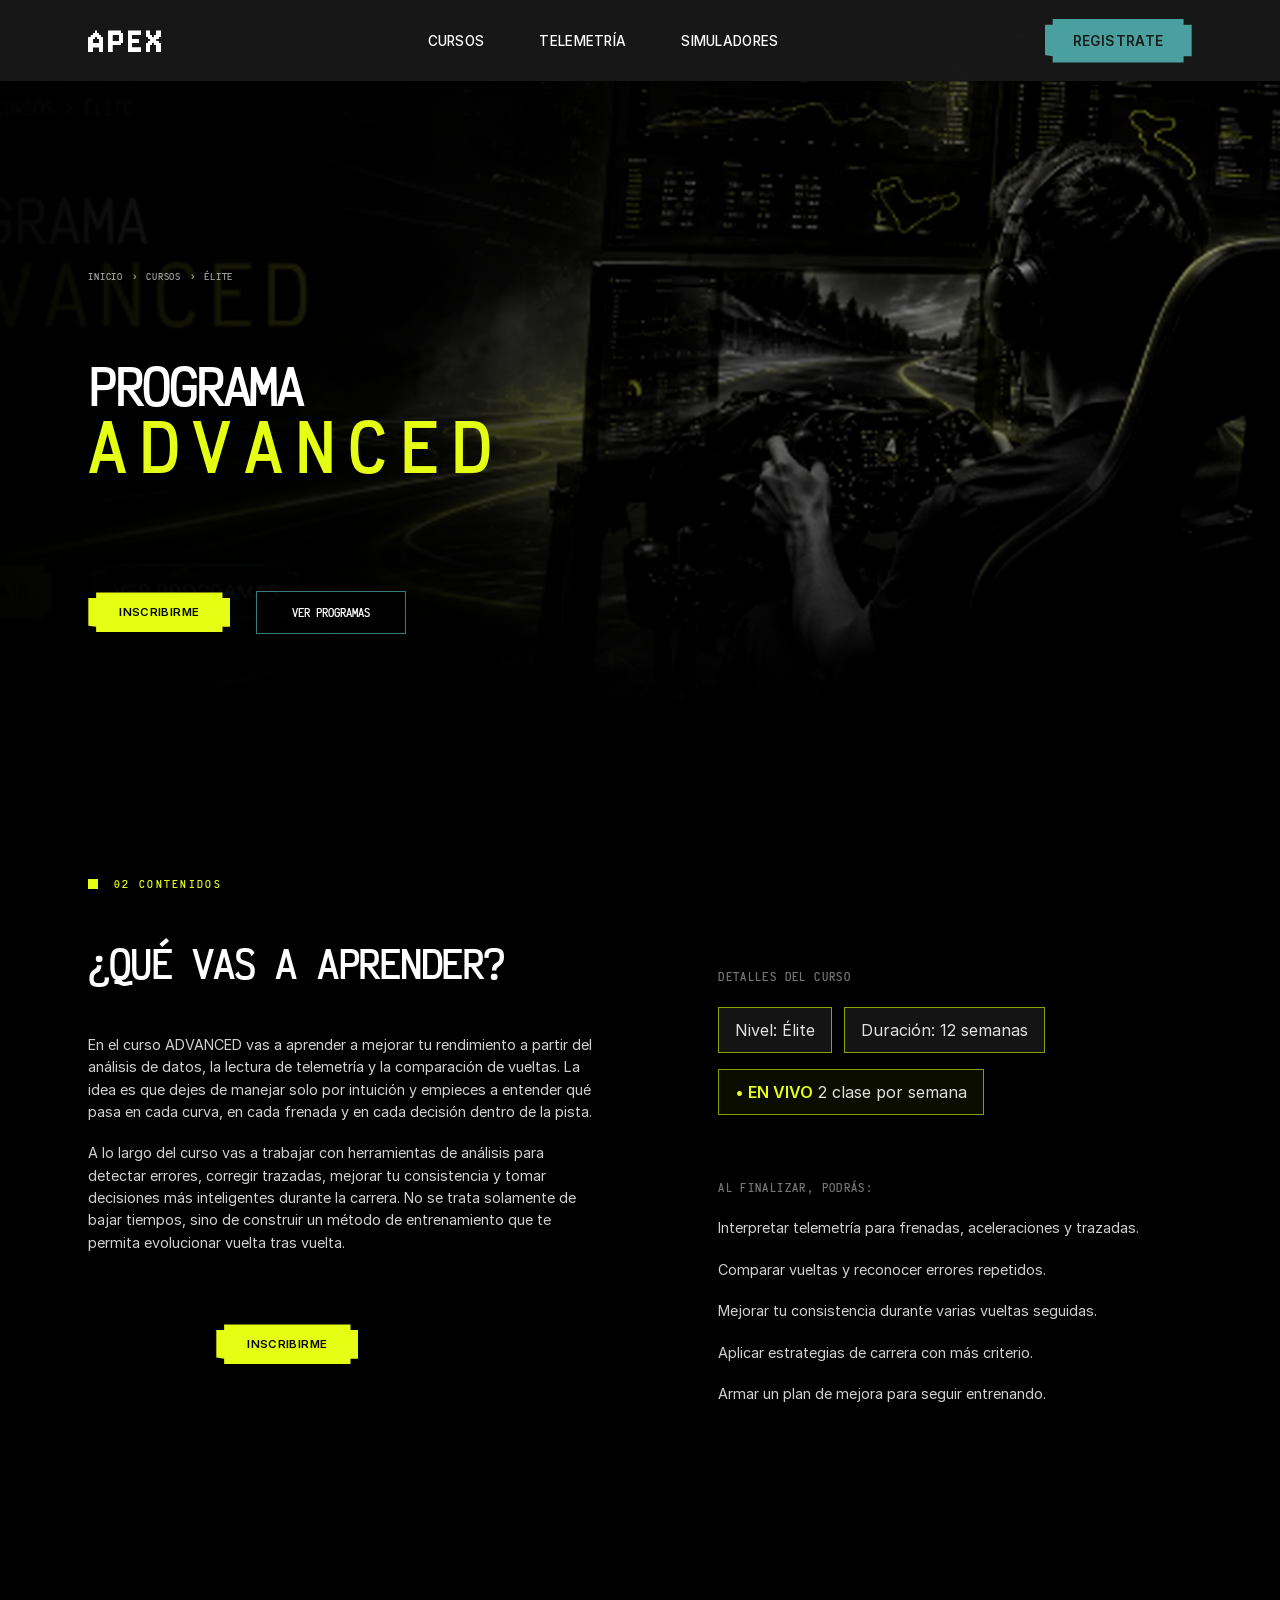
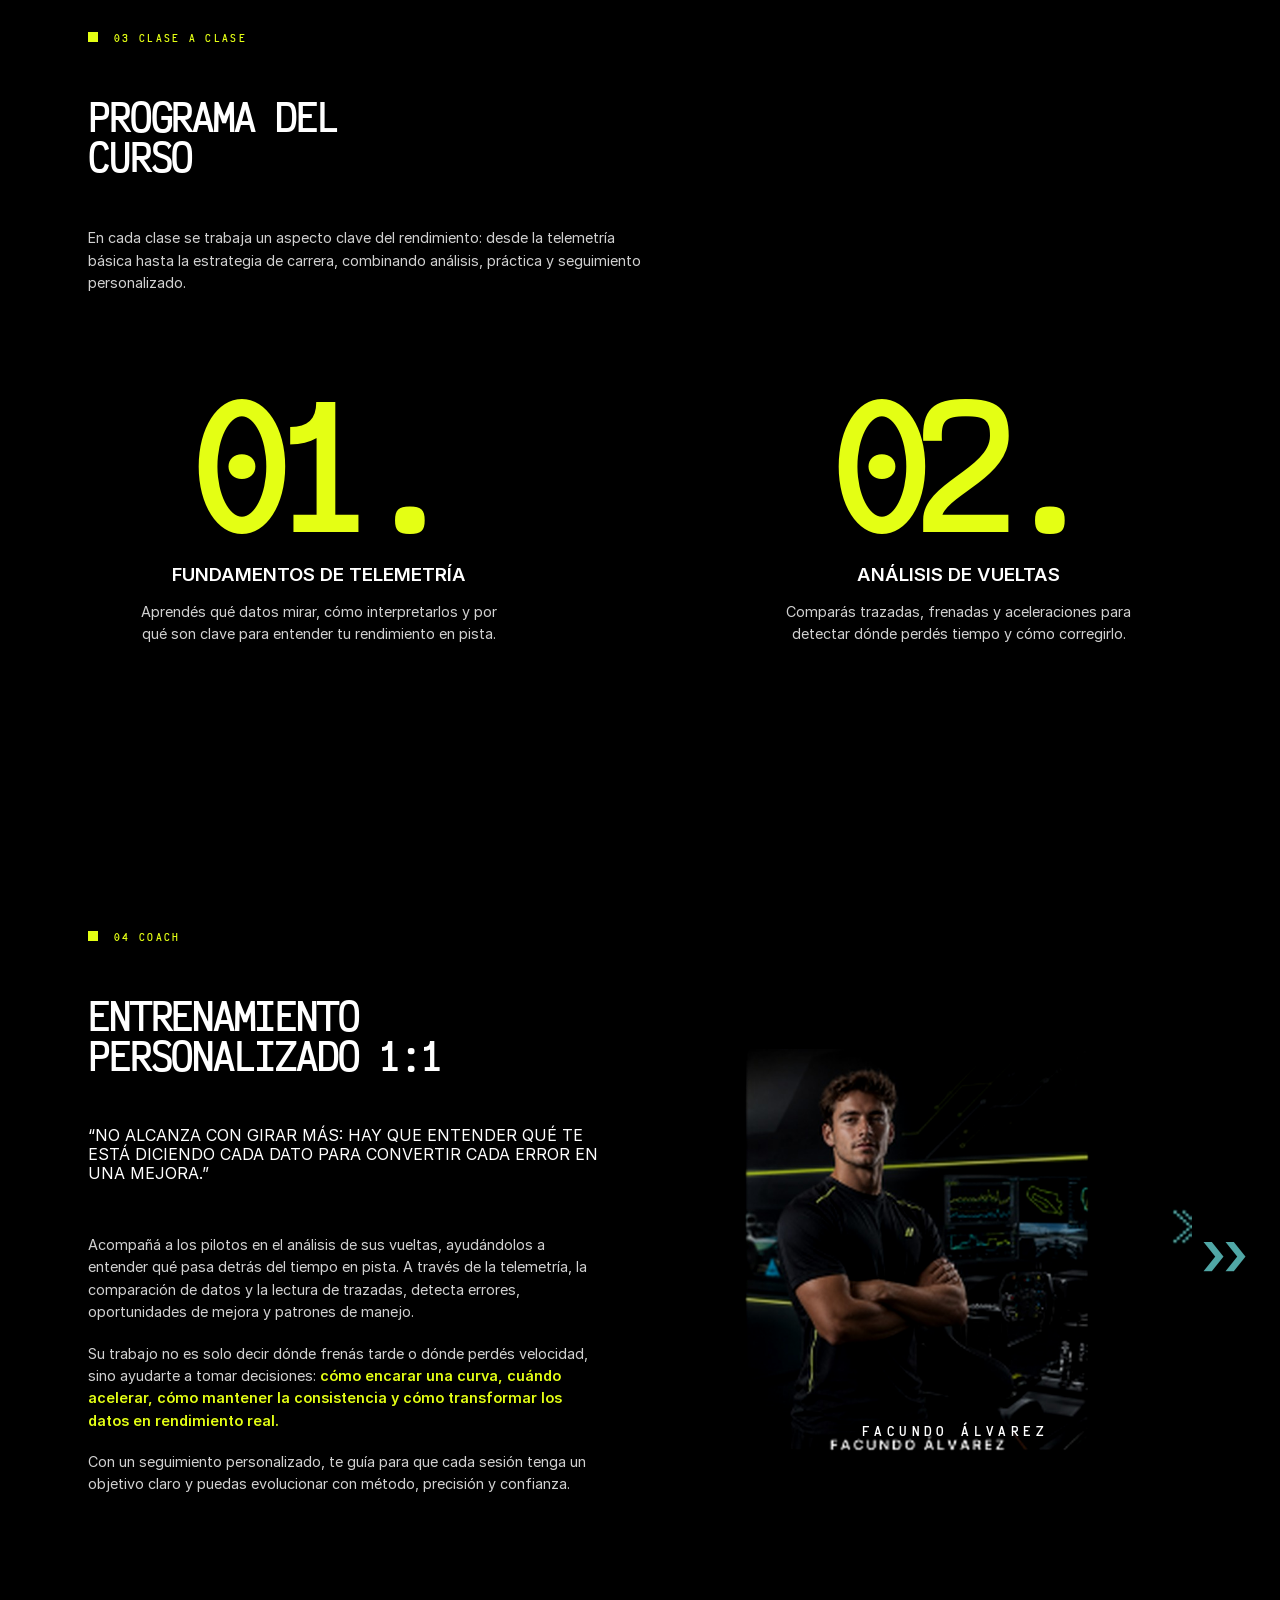
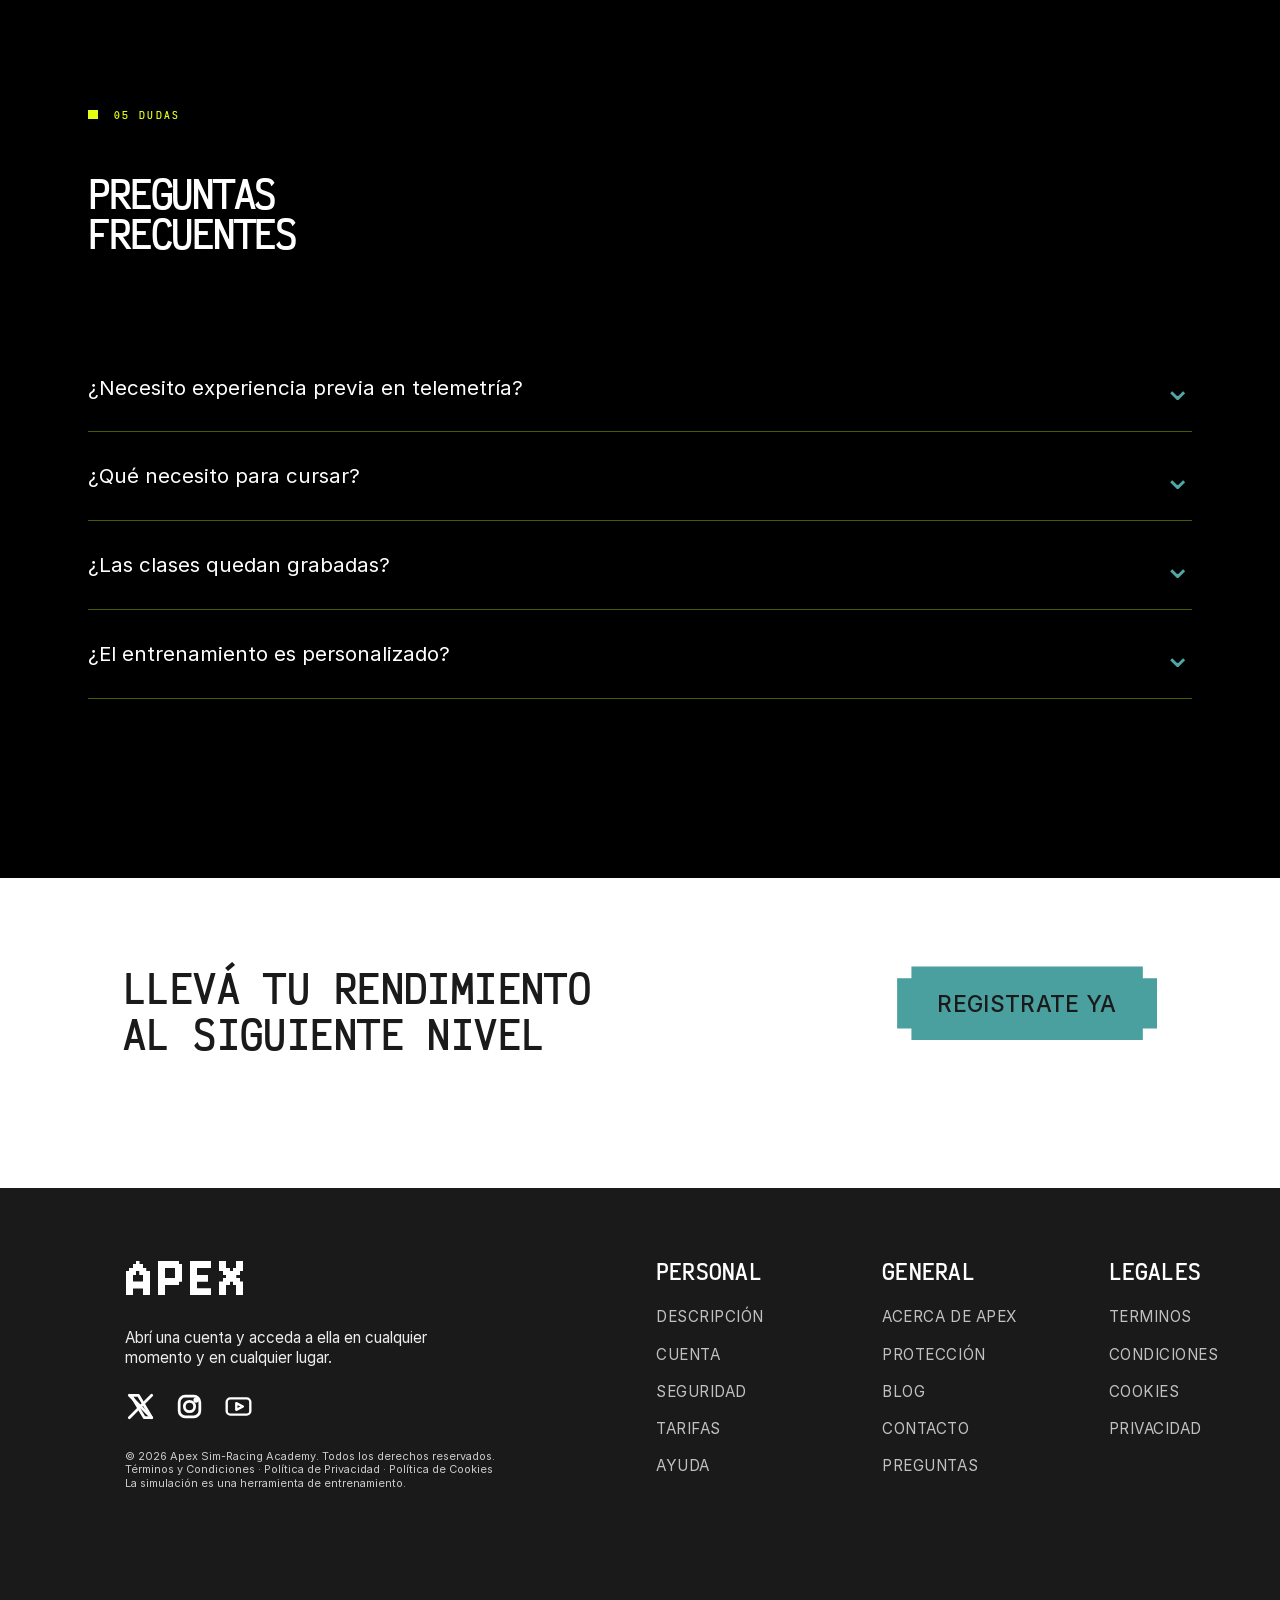
==== advanced.html @ 498e25c4 "advanced" ====
<!DOCTYPE html>
<html lang="es">
<head>
<meta charset="UTF-8">
<meta name="viewport" content="width=device-width, initial-scale=1.0">
<title>APEX | Programa Advanced</title>
<link rel="stylesheet" href="style.css">
</head>
<body class="page-detail page-detail--advanced">

  <!-- ============ NAVBAR ============ -->
  <header class="navbar" id="navbar">
    <div class="navbar__inner">

      <a href="index.html" class="navbar__logo" aria-label="APEX">
        <img src="[data-uri]" alt="APEX" class="navbar__logo-img">
      </a>

      <nav class="navbar__nav" aria-label="Navegación principal">
        <a href="index.html#cursos" class="navbar__link">CURSOS</a>
        <a href="index.html#telemetria" class="navbar__link">TELEMETRÍA</a>
        <a href="index.html#simuladores" class="navbar__link">SIMULADORES</a>
      </nav>

      <a href="#registro" class="btn btn--nav">
        <span class="btn__bg" aria-hidden="true"></span>
        <span class="btn__text">REGISTRATE</span>
      </a>

    </div>
  </header>



  <!-- ============ DETALLE ADVANCED — HERO ============ -->
  <main>
    <section class="detail-hero" id="advanced-hero">
      <div class="detail-hero__bg" aria-hidden="true"></div>
      <div class="detail-hero__shade" aria-hidden="true"></div>

      <div class="detail-hero__content">
        <nav class="detail-breadcrumb" aria-label="Breadcrumb">
          <a href="index.html">INICIO</a>
          <span>›</span>
          <a href="index.html#cursos">CURSOS</a>
          <span>›</span>
          <span>ÉLITE</span>
        </nav>

        <h1 class="detail-hero__title">
          <span>PROGRAMA</span>
          <strong>ADVANCED</strong>
        </h1>

        <div class="detail-hero__actions">
          <a href="#registro" class="btn btn--detail-primary"><span class="btn__bg" aria-hidden="true"></span><span class="btn__text">INSCRIBIRME</span></a>
          <a href="index.html#cursos" class="detail-btn-secondary">VER PROGRAMAS</a>
        </div>
      </div>
    </section>

    <!-- ============ 02 CONTENIDOS ============ -->
    <section class="detail-section detail-learn" id="contenidos">
      <div class="detail-section__kicker"><span></span>02 CONTENIDOS</div>
      <div class="detail-learn__grid">
        <div class="detail-learn__left">
          <h2>¿QUÉ VAS A APRENDER?</h2>
          <p>En el curso ADVANCED vas a aprender a mejorar tu rendimiento a partir del análisis de datos, la lectura de telemetría y la comparación de vueltas. La idea es que dejes de manejar solo por intuición y empieces a entender qué pasa en cada curva, en cada frenada y en cada decisión dentro de la pista.</p>
          <p>A lo largo del curso vas a trabajar con herramientas de análisis para detectar errores, corregir trazadas, mejorar tu consistencia y tomar decisiones más inteligentes durante la carrera. No se trata solamente de bajar tiempos, sino de construir un método de entrenamiento que te permita evolucionar vuelta tras vuelta.</p>
          <a href="#registro" class="btn btn--detail-primary detail-learn__button"><span class="btn__bg" aria-hidden="true"></span><span class="btn__text">INSCRIBIRME</span></a>
        </div>

        <aside class="detail-learn__right">
          <span class="detail-mini-title">DETALLES DEL CURSO</span>
          <div class="detail-tags">
            <span>Nivel: Élite</span>
            <span>Duración: 12 semanas</span>
          </div>
          <div class="detail-live"><strong>• EN VIVO</strong> 2 clase por semana</div>
          <span class="detail-mini-title detail-mini-title--mt">AL FINALIZAR, PODRÁS:</span>
          <ul class="detail-result-list">
            <li>Interpretar telemetría para frenadas, aceleraciones y trazadas.</li>
            <li>Comparar vueltas y reconocer errores repetidos.</li>
            <li>Mejorar tu consistencia durante varias vueltas seguidas.</li>
            <li>Aplicar estrategias de carrera con más criterio.</li>
            <li>Armar un plan de mejora para seguir entrenando.</li>
          </ul>
        </aside>
      </div>
    </section>

    <!-- ============ 03 CLASE A CLASE ============ -->
    <section class="detail-section detail-program" id="programa">
      <div class="detail-section__kicker"><span></span>03 CLASE A CLASE</div>
      <div class="detail-program__head">
        <div>
          <h2>PROGRAMA DEL<br>CURSO</h2>
          <p>En cada clase se trabaja un aspecto clave del rendimiento: desde la telemetría básica hasta la estrategia de carrera, combinando análisis, práctica y seguimiento personalizado.</p>
        </div>
      </div>

      <div class="detail-program__rail" aria-label="Programa del curso">
        <article class="detail-module">
          <span>01.</span>
          <h3>FUNDAMENTOS DE TELEMETRÍA</h3>
          <p>Aprendés qué datos mirar, cómo interpretarlos y por qué son clave para entender tu rendimiento en pista.</p>
        </article>
        <article class="detail-module">
          <span>02.</span>
          <h3>ANÁLISIS DE VUELTAS</h3>
          <p>Comparás trazadas, frenadas y aceleraciones para detectar dónde perdés tiempo y cómo corregirlo.</p>
        </article>
        <article class="detail-module">
          <span>03.</span>
          <h3>CONSISTENCIA Y RITMO</h3>
          <p>Trabajás sobre tandas largas para sostener tiempos, cuidar neumáticos y mantener concentración.</p>
        </article>
        <article class="detail-module">
          <span>04.</span>
          <h3>ESTRATEGIA DE CARRERA</h3>
          <p>Aprendés a tomar decisiones en clasificación, largada, pits y gestión de incidentes.</p>
        </article>
      </div>
    </section>

    <!-- ============ 04 COACH ============ -->
    <section class="detail-section detail-coach" id="coach">
      <div class="detail-section__kicker"><span></span>04 COACH</div>
      <div class="detail-coach__grid">
        <div class="detail-coach__text">
          <h2>ENTRENAMIENTO<br>PERSONALIZADO 1:1</h2>
          <blockquote>“NO ALCANZA CON GIRAR MÁS: HAY QUE ENTENDER QUÉ TE ESTÁ DICIENDO CADA DATO PARA CONVERTIR CADA ERROR EN UNA MEJORA.”</blockquote>
          <p>Acompañá a los pilotos en el análisis de sus vueltas, ayudándolos a entender qué pasa detrás del tiempo en pista. A través de la telemetría, la comparación de datos y la lectura de trazadas, detecta errores, oportunidades de mejora y patrones de manejo.</p>
          <p>Su trabajo no es solo decir dónde frenás tarde o dónde perdés velocidad, sino ayudarte a tomar decisiones: <strong>cómo encarar una curva, cuándo acelerar, cómo mantener la consistencia y cómo transformar los datos en rendimiento real.</strong></p>
          <p>Con un seguimiento personalizado, te guía para que cada sesión tenga un objetivo claro y puedas evolucionar con método, precisión y confianza.</p>
        </div>
        <figure class="detail-coach__figure">
          <img src="assets/advanced-coach.jpg" alt="Coach del programa Advanced">
          <figcaption>FACUNDO ÁLVAREZ</figcaption>
        </figure>
      </div>
    </section>

    <!-- ============ 05 DUDAS ============ -->
    <section class="detail-section detail-faq" id="faq">
      <div class="detail-section__kicker"><span></span>05 DUDAS</div>
      <h2>PREGUNTAS<br>FRECUENTES</h2>

      <div class="detail-faq__list">
        <details>
          <summary>¿Necesito experiencia previa en telemetría?</summary>
          <p>No hace falta saber analizar datos desde cero, pero sí es recomendable tener experiencia manejando en simulador y conocer conceptos básicos de pista.</p>
        </details>
        <details>
          <summary>¿Qué necesito para cursar?</summary>
          <p>Una computadora, simulador instalado, volante o cockpit y conexión estable para las clases en vivo.</p>
        </details>
        <details>
          <summary>¿Las clases quedan grabadas?</summary>
          <p>Sí. Las sesiones quedan disponibles para que puedas revisar correcciones, ejercicios y análisis de vuelta.</p>
        </details>
        <details>
          <summary>¿El entrenamiento es personalizado?</summary>
          <p>Sí. El programa incluye seguimiento 1:1 para revisar tu evolución y ajustar el plan de mejora.</p>
        </details>
      </div>
    </section>

  <!-- ============ SECCIÓN 09 — REGISTRO + FOOTER ============ -->
  <section class="footer-cta" id="registro" aria-label="Registro">
    <div class="footer-cta__inner">
      <h2 class="footer-cta__title">
        <span>LLEVÁ TU RENDIMIENTO</span>
        <span>AL SIGUIENTE NIVEL</span>
      </h2>

      <a href="#registro" class="btn btn--footer-cta">
        <span class="btn__bg" aria-hidden="true"></span>
        <span class="btn__text">REGISTRATE YA</span>
      </a>
    </div>
  </section>

  <footer class="site-footer" aria-label="Footer APEX">
    <div class="site-footer__inner">

      <div class="site-footer__brand">
        <a href="index.html#hero" class="site-footer__logo" aria-label="APEX inicio">
          <img src="[data-uri]" alt="APEX" class="site-footer__logo-img">
        </a>

        <p class="site-footer__claim">
          Abrí una cuenta y acceda a ella en cualquier<br>
          momento y en cualquier lugar.
        </p>

        <div class="site-footer__social" aria-label="Redes sociales">
          <a href="#" class="site-footer__social-link" aria-label="X">
            <svg viewBox="0 0 36 36" aria-hidden="true"><path d="M5 5L31 31M31 5L5 31"/><path d="M7 5h8.5L31 31h-8.5L7 5Z"/></svg>
          </a>
          <a href="#" class="site-footer__social-link" aria-label="Instagram">
            <svg viewBox="0 0 36 36" aria-hidden="true"><rect x="6" y="6" width="24" height="24" rx="7"/><circle cx="18" cy="18" r="6"/><circle cx="25.5" cy="10.5" r="1.4"/></svg>
          </a>
          <a href="#" class="site-footer__social-link" aria-label="YouTube">
            <svg viewBox="0 0 42 36" aria-hidden="true"><rect x="5" y="7" width="32" height="22" rx="5"/><path d="M18 13.5L27 18L18 22.5V13.5Z"/></svg>
          </a>
        </div>

        <p class="site-footer__legal-small">
          © 2026 Apex Sim-Racing Academy. Todos los derechos reservados.<br>
          Términos y Condiciones · Política de Privacidad · Política de Cookies<br>
          La simulación es una herramienta de entrenamiento.
        </p>
      </div>

      <nav class="site-footer__nav" aria-label="Links del footer">
        <div class="site-footer__col">
          <h3>PERSONAL</h3>
          <a href="index.html#sobre-apex">DESCRIPCIÓN</a>
          <a href="#registro">CUENTA</a>
          <a href="index.html#simuladores">SEGURIDAD</a>
          <a href="#registro">TARIFAS</a>
          <a href="#registro">AYUDA</a>
        </div>

        <div class="site-footer__col">
          <h3>GENERAL</h3>
          <a href="index.html#sobre-apex">ACERCA DE APEX</a>
          <a href="index.html#tecnologia">PROTECCIÓN</a>
          <a href="index.html#frase">BLOG</a>
          <a href="#registro">CONTACTO</a>
          <a href="index.html#circuitos">PREGUNTAS</a>
        </div>

        <div class="site-footer__col">
          <h3>LEGALES</h3>
          <a href="#">TERMINOS</a>
          <a href="#">CONDICIONES</a>
          <a href="#">COOKIES</a>
          <a href="#">PRIVACIDAD</a>
        </div>
      </nav>

    </div>
  </footer>



  </main>

  <!-- destello amarillo que sigue al cursor -->
  <div class="cursor-glow" id="cursorGlow" aria-hidden="true"></div>

  <script src="script.js"></script>
</body>
</html>
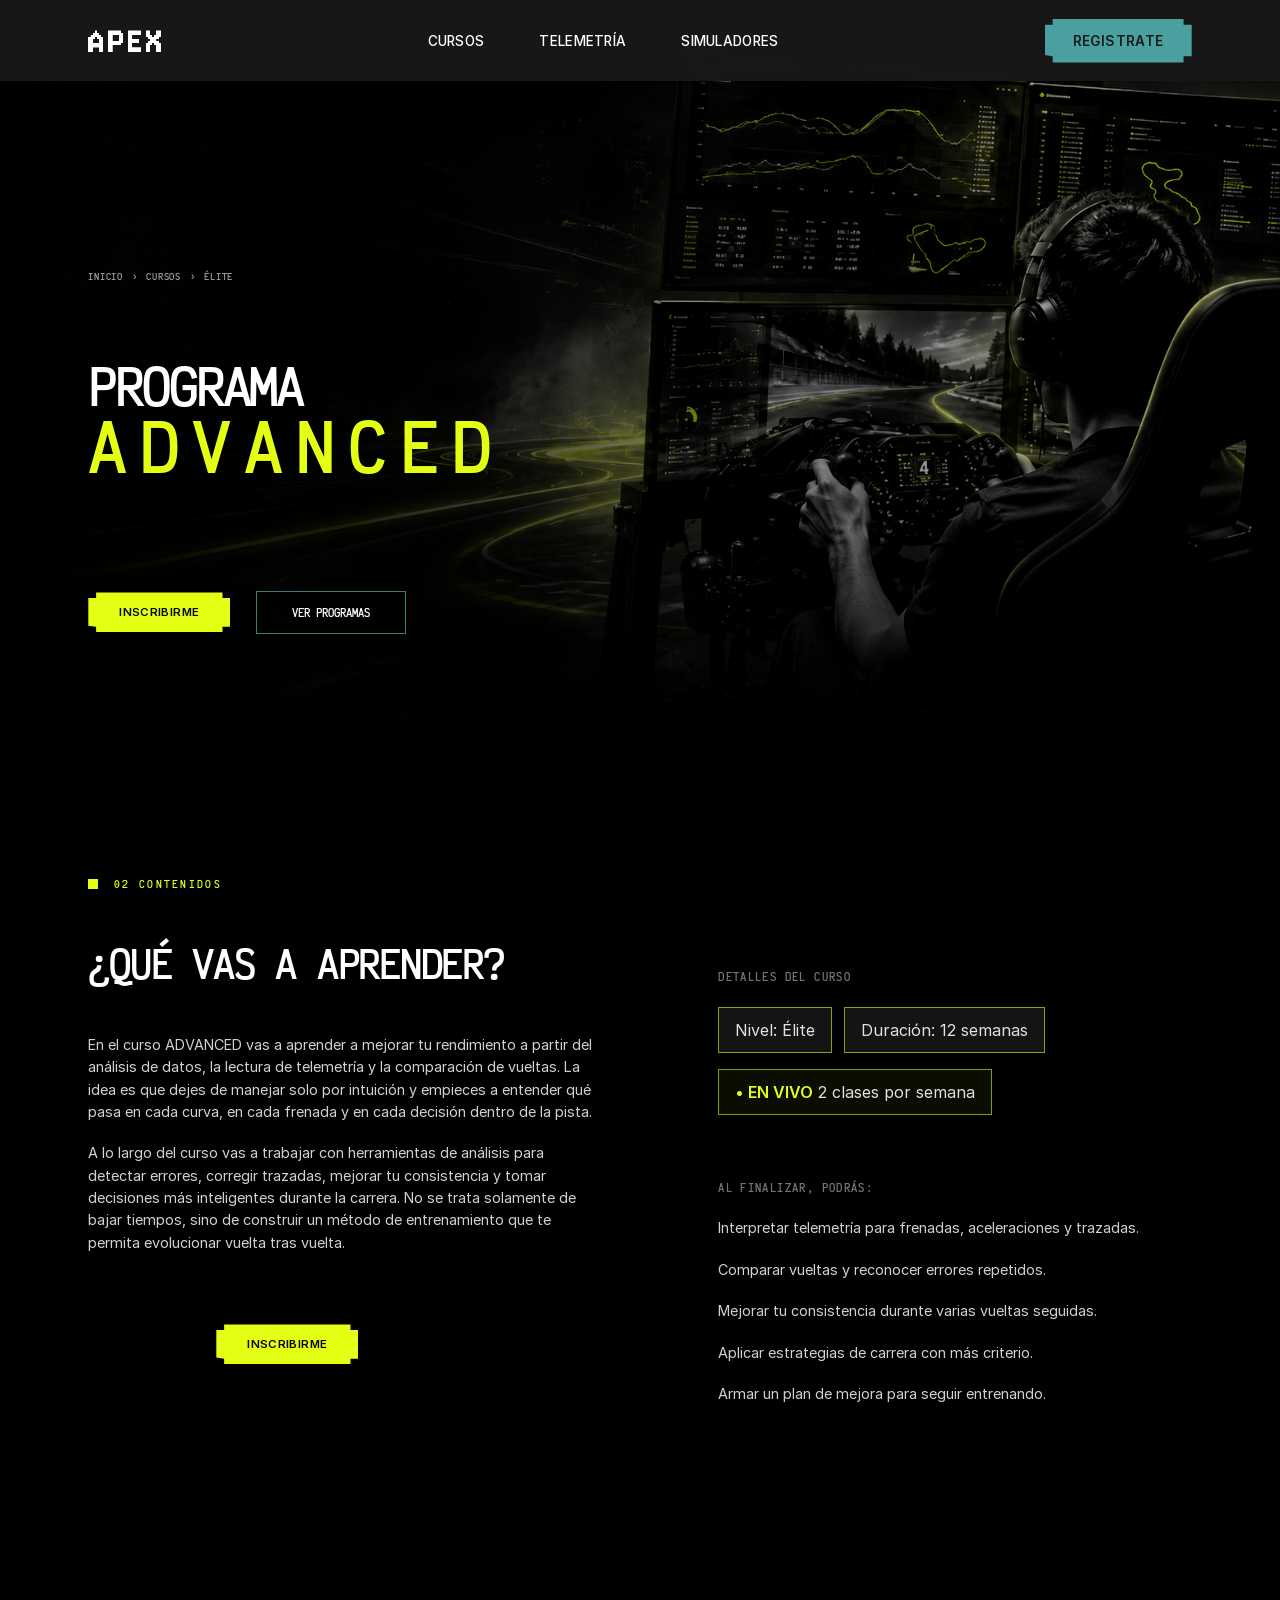
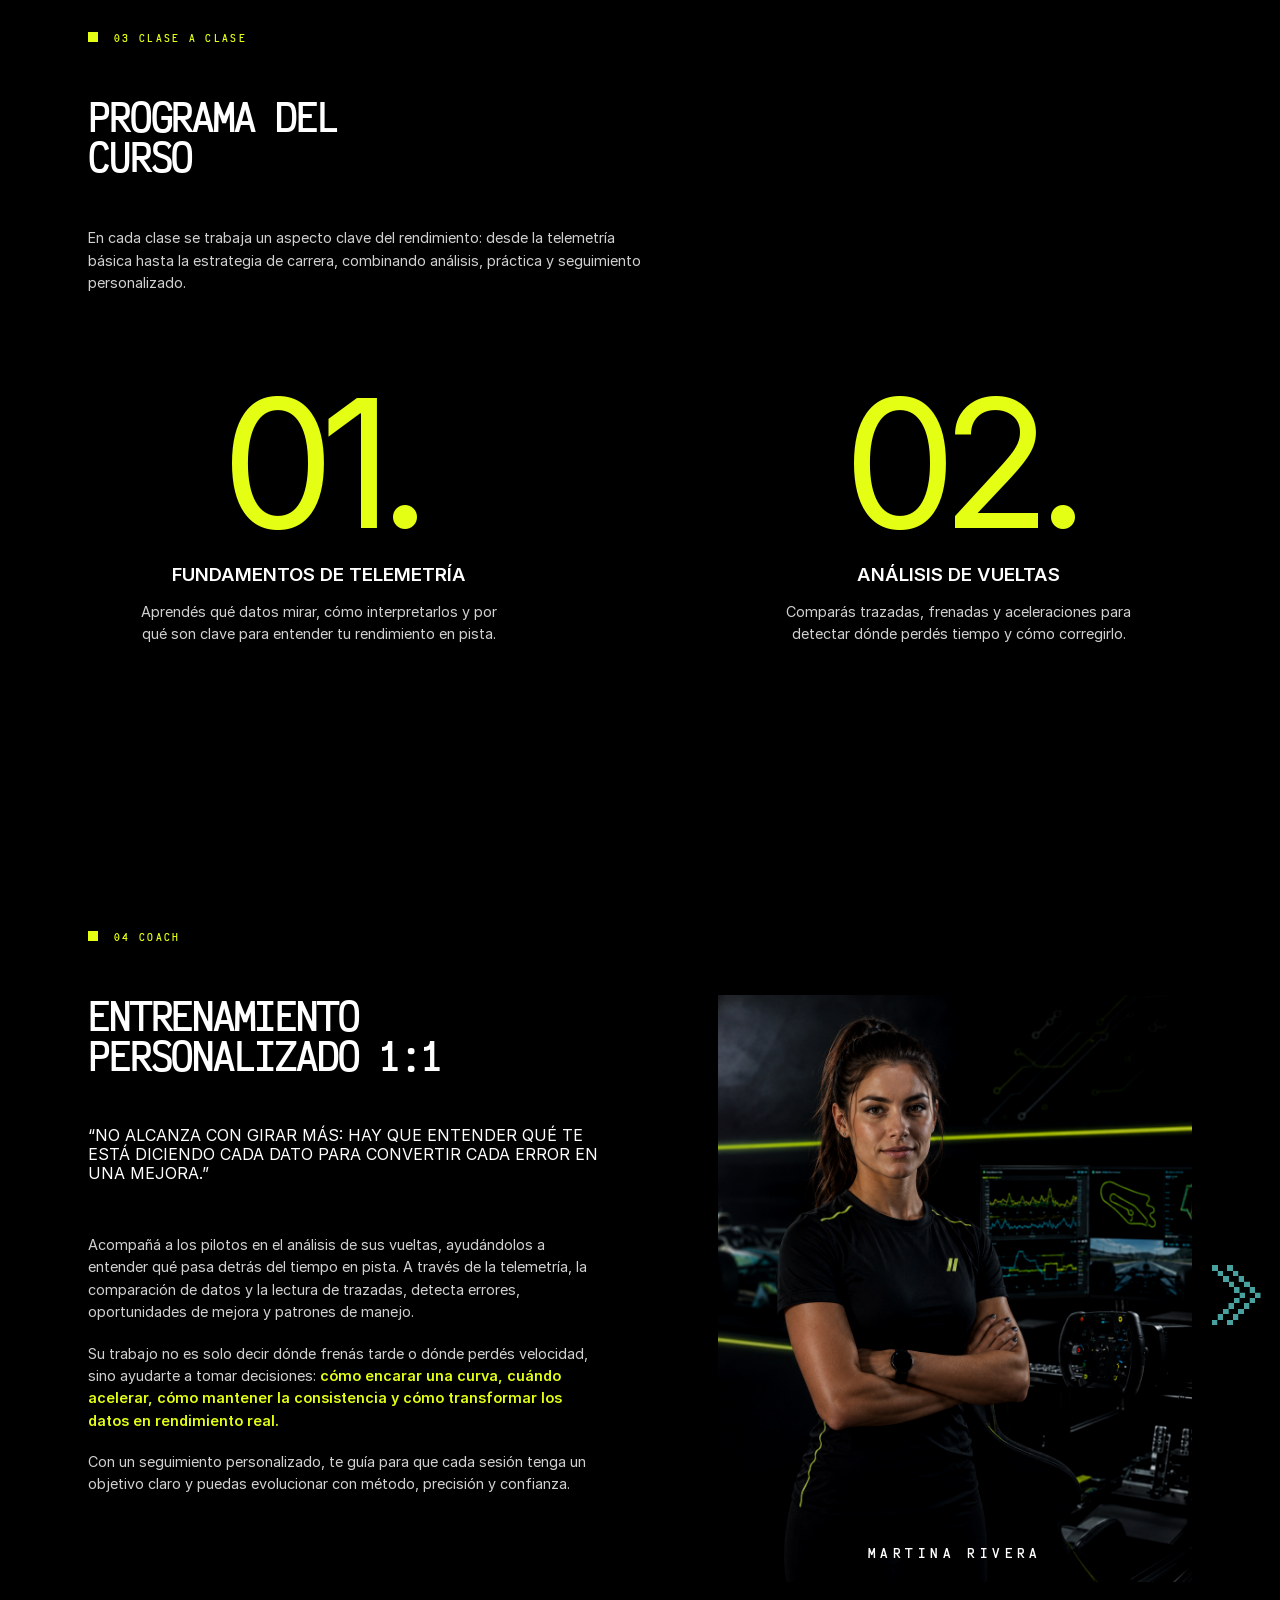
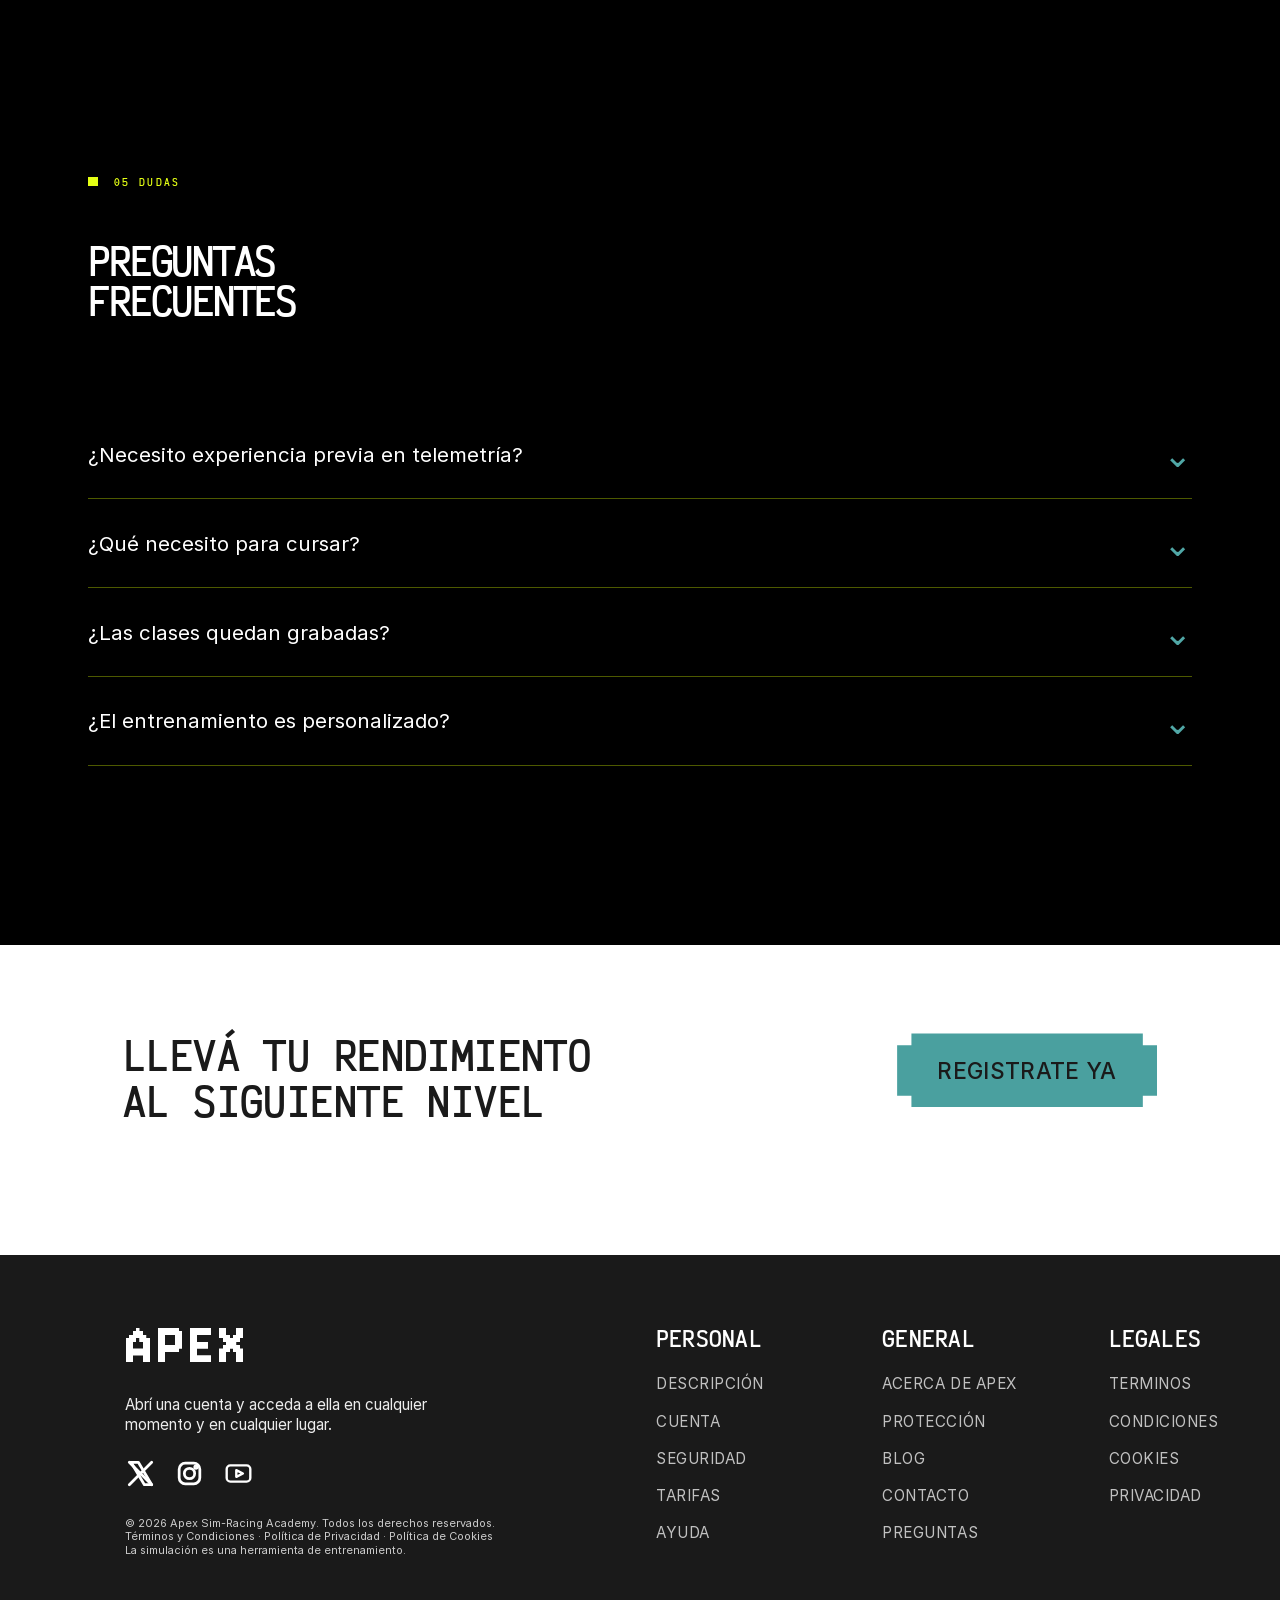
==== commit 15adb680: "Add files via upload" ====
--- a/advanced.html
+++ b/advanced.html
@@ -72,11 +72,11 @@
 
         <aside class="detail-learn__right">
           <span class="detail-mini-title">DETALLES DEL CURSO</span>
-          <div class="detail-tags">
+          <div class="detail-tags" aria-label="Detalles del curso">
             <span>Nivel: Élite</span>
             <span>Duración: 12 semanas</span>
           </div>
-          <div class="detail-live"><strong>• EN VIVO</strong> 2 clase por semana</div>
+          <div class="detail-live" aria-label="Modalidad del curso"><strong>• EN VIVO</strong> 2 clases por semana</div>
           <span class="detail-mini-title detail-mini-title--mt">AL FINALIZAR, PODRÁS:</span>
           <ul class="detail-result-list">
             <li>Interpretar telemetría para frenadas, aceleraciones y trazadas.</li>
@@ -134,9 +134,15 @@
           <p>Su trabajo no es solo decir dónde frenás tarde o dónde perdés velocidad, sino ayudarte a tomar decisiones: <strong>cómo encarar una curva, cuándo acelerar, cómo mantener la consistencia y cómo transformar los datos en rendimiento real.</strong></p>
           <p>Con un seguimiento personalizado, te guía para que cada sesión tenga un objetivo claro y puedas evolucionar con método, precisión y confianza.</p>
         </div>
-        <figure class="detail-coach__figure">
-          <img src="assets/advanced-coach.jpg" alt="Coach del programa Advanced">
-          <figcaption>FACUNDO ÁLVAREZ</figcaption>
+        <figure class="detail-coach__figure" data-coach-slider>
+          <div class="detail-coach__media">
+            <img src="assets/coach-mujer.png" alt="Coach del programa Advanced" class="detail-coach__photo is-active" data-coach-photo>
+            <img src="assets/coach-hombre.png" alt="Coach del programa Advanced" class="detail-coach__photo" data-coach-photo>
+          </div>
+          <button type="button" class="detail-coach__arrow" data-coach-next aria-label="Ver siguiente coach">
+            <img src="assets/arrow-turquoise.png" alt="" aria-hidden="true">
+          </button>
+          <figcaption data-coach-caption>MARTINA RIVERA</figcaption>
         </figure>
       </div>
     </section>
--- a/style.css
+++ b/style.css
@@ -3278,17 +3278,17 @@
 }
 
 .detail-hero__bg {
-  background-image: url('assets/advanced-hero.jpg');
+  background-image: url('assets/advanced-hero.png');
   background-size: cover;
   background-position: center right;
-  filter: grayscale(0.15) contrast(1.08) brightness(0.78);
-  opacity: 0.92;
+  filter: grayscale(0.05) contrast(1.08) brightness(0.82);
+  opacity: 0.98;
 }
 
 .detail-hero__shade {
   background:
-    linear-gradient(90deg, rgba(0,0,0,0.96) 0%, rgba(0,0,0,0.82) 27%, rgba(0,0,0,0.34) 55%, rgba(0,0,0,0.05) 100%),
-    linear-gradient(180deg, rgba(0,0,0,0.08) 0%, rgba(0,0,0,0.12) 55%, #000 100%);
+    linear-gradient(90deg, rgba(0,0,0,0.98) 0%, rgba(0,0,0,0.76) 30%, rgba(0,0,0,0.25) 58%, rgba(0,0,0,0.03) 100%),
+    linear-gradient(180deg, rgba(0,0,0,0.04) 0%, rgba(0,0,0,0.12) 60%, #000 100%);
 }
 
 .detail-hero__content {
@@ -3536,11 +3536,11 @@
 
 .detail-module span {
   display: block;
-  font-family: var(--font-display);
+  font-family: var(--font-body);
   font-size: clamp(7rem, 14vw, 16rem);
   line-height: 0.82;
   color: var(--color-yellow);
-  font-weight: 400;
+  font-weight: 300;
   letter-spacing: -0.08em;
   margin-bottom: 1.6rem;
 }
@@ -3595,7 +3595,7 @@
   letter-spacing: -0.2em;
 }
 
-.detail-coach__figure img {
+.detail-coach__figure > img {
   display: block;
   width: 100%;
   max-width: 620px;
@@ -3681,6 +3681,158 @@
   letter-spacing: 0.01em;
 }
 
+
+
+/* Loader de 2 segundos antes de entrar al curso Advanced */
+.course-loader {
+  position: fixed;
+  inset: 0;
+  z-index: 99999;
+  display: grid;
+  place-items: center;
+  background: #050505;
+  opacity: 0;
+  visibility: hidden;
+  pointer-events: none;
+  transition: opacity 0.25s ease, visibility 0.25s ease;
+}
+
+.course-loader.is-active {
+  opacity: 1;
+  visibility: visible;
+  pointer-events: auto;
+}
+
+.course-loader__content {
+  display: flex;
+  flex-direction: column;
+  align-items: center;
+  gap: 1.2rem;
+  width: min(420px, 78vw);
+}
+
+.course-loader__brand {
+  font-family: var(--font-display);
+  color: #fff;
+  font-size: clamp(2rem, 4vw, 4.5rem);
+  font-weight: 800;
+  letter-spacing: 0.04em;
+}
+
+.course-loader__text {
+  font-family: var(--font-display);
+  color: var(--color-yellow);
+  font-size: 0.78rem;
+  letter-spacing: 0.18em;
+  text-transform: uppercase;
+}
+
+.course-loader__bar {
+  width: 100%;
+  height: 3px;
+  background: rgba(255,255,255,0.14);
+  overflow: hidden;
+}
+
+.course-loader__bar span {
+  display: block;
+  width: 100%;
+  height: 100%;
+  background: var(--color-yellow);
+  transform-origin: left center;
+  transform: scaleX(0);
+}
+
+.course-loader.is-active .course-loader__bar span {
+  animation: courseLoading 2s linear forwards;
+}
+
+@keyframes courseLoading {
+  to { transform: scaleX(1); }
+}
+
+.sec06__card[data-advanced-card] {
+  cursor: pointer;
+}
+
+/* Chips informativos del detalle: hover visual, sin comportamiento clickeable */
+.detail-tags span,
+.detail-live {
+  cursor: default;
+  transition: background 0.22s ease, color 0.22s ease, border-color 0.22s ease, transform 0.22s ease;
+}
+
+.detail-tags span:hover,
+.detail-live:hover {
+  background: var(--color-yellow);
+  color: #050505;
+  border-color: var(--color-yellow);
+  transform: translateY(-2px);
+}
+
+.detail-live:hover strong {
+  color: #050505;
+}
+
+/* Slider visual de coaches */
+.detail-coach__figure::after {
+  content: none !important;
+}
+
+.detail-coach__media {
+  position: relative;
+  width: 100%;
+  max-width: 620px;
+  aspect-ratio: 1 / 1.24;
+  overflow: hidden;
+}
+
+.detail-coach__photo {
+  position: absolute;
+  inset: 0;
+  width: 100%;
+  height: 100%;
+  object-fit: cover;
+  object-position: center;
+  opacity: 0;
+  transform: scale(1.03);
+  transition: opacity 0.55s ease, transform 0.55s ease;
+  filter: contrast(1.05) brightness(0.95);
+}
+
+.detail-coach__photo.is-active {
+  opacity: 1;
+  transform: scale(1);
+}
+
+.detail-coach__arrow {
+  position: absolute;
+  right: -4.8rem;
+  top: 50%;
+  transform: translateY(-50%);
+  width: clamp(3rem, 5vw, 5.5rem);
+  height: clamp(3rem, 5vw, 5.5rem);
+  display: grid;
+  place-items: center;
+  background: transparent;
+  border: 0;
+  padding: 0;
+  cursor: pointer;
+}
+
+.detail-coach__arrow img {
+  width: 100%;
+  height: auto;
+  display: block;
+  image-rendering: pixelated;
+  transition: transform 0.2s ease, opacity 0.2s ease;
+}
+
+.detail-coach__arrow:hover img {
+  transform: translateX(8px);
+  opacity: 0.82;
+}
+
 @media (max-width: 980px) {
   .detail-hero {
     min-height: 620px;
@@ -3708,6 +3860,13 @@
 
   .detail-coach__figure::after {
     right: 0.5rem;
+  }
+
+  .detail-coach__arrow {
+    right: 0.75rem;
+    top: auto;
+    bottom: 1rem;
+    transform: none;
   }
 }
 
@@ -3753,4 +3912,15 @@
   .detail-coach__figure::after {
     display: none;
   }
-}
+
+  .detail-coach__media {
+    aspect-ratio: 1 / 1.32;
+  }
+
+  .detail-coach__arrow {
+    right: 0.6rem;
+    bottom: 0.8rem;
+    width: 3.2rem;
+    height: 3.2rem;
+  }
+}
